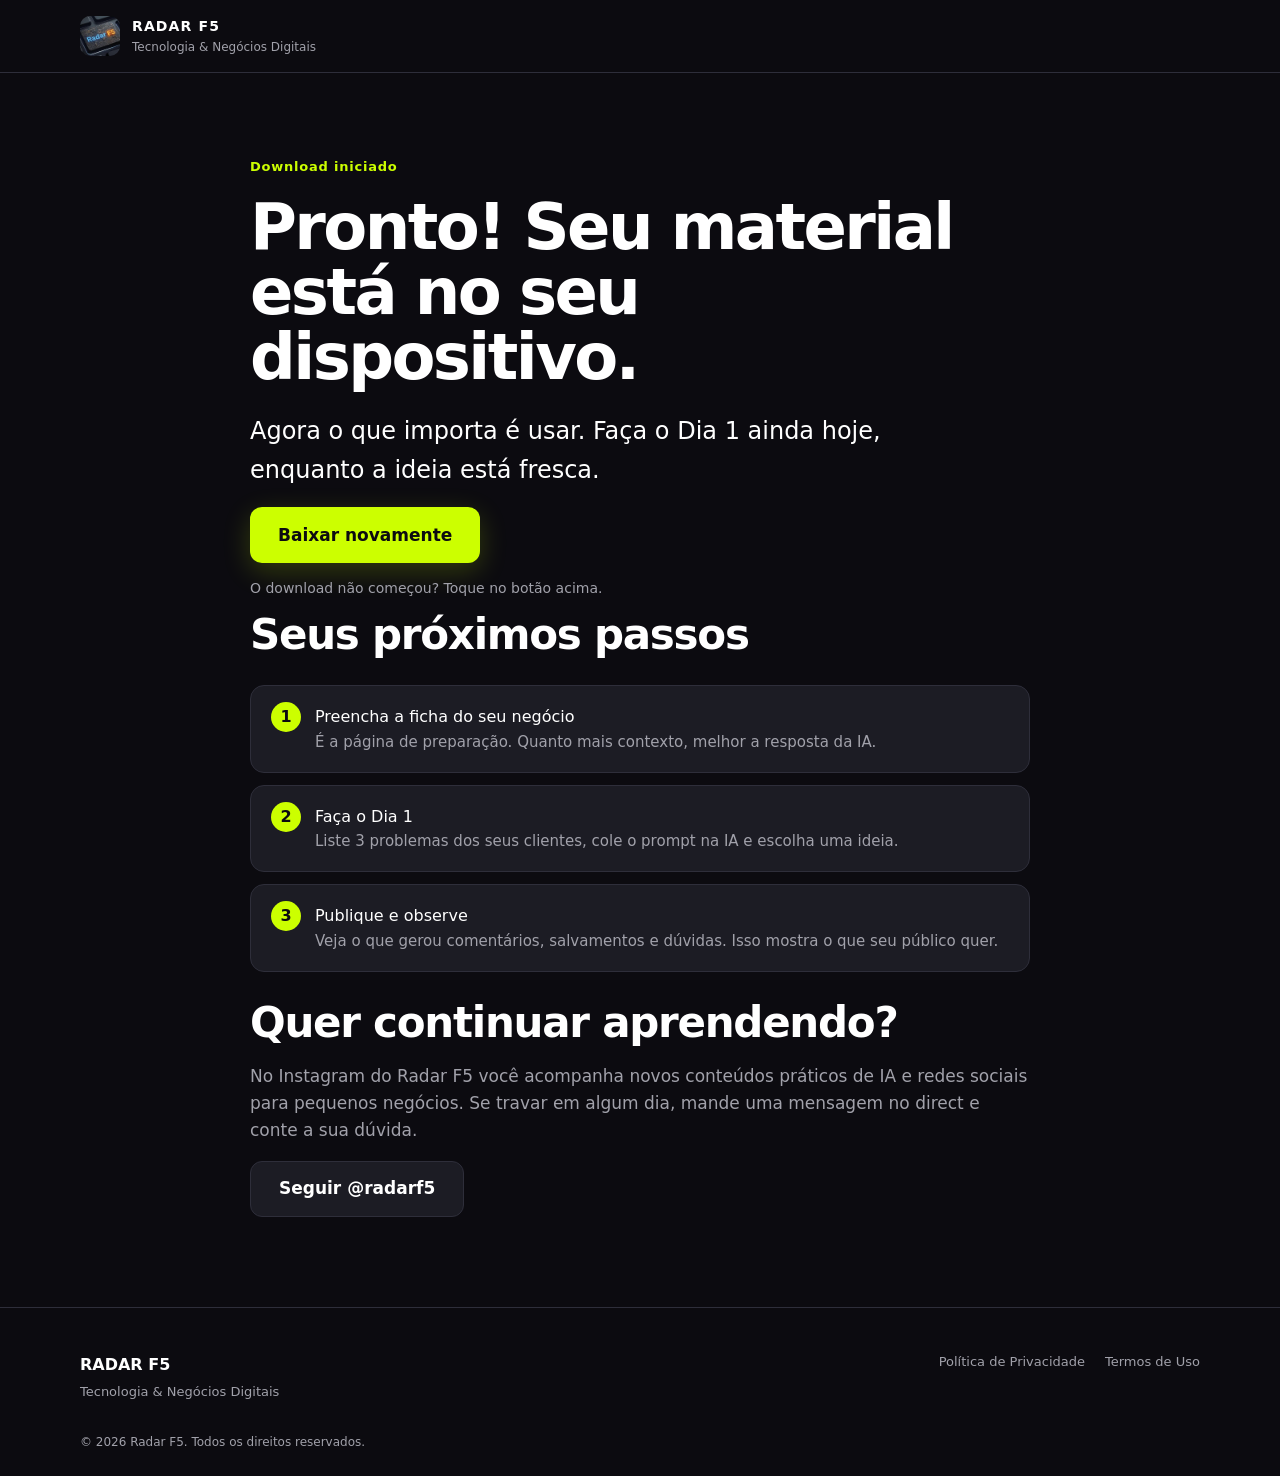
==== obrigado.html @ aa3ef16f "Página Completa" ====
<!DOCTYPE html>
<html lang="pt-BR">
<head>
  <meta charset="UTF-8">
  <meta name="viewport" content="width=device-width, initial-scale=1.0">
  <meta name="description" content="Seu material 7 Dias de Conteúdo com IA está a caminho.">
  <meta name="theme-color" content="#0c0b10">
  <meta name="robots" content="noindex">
  <title>Obrigado | Radar F5</title>
  <link rel="icon" type="image/svg+xml" href="image/favicon.svg">
  <link rel="stylesheet" href="style.css">
</head>
<body>
  <header class="site-header"><div class="container nav">
    <div class="brand"><img src="image/rf5_logo.webp" alt="" class="brand-logo" width="40" height="40"><span><span class="brand-name">RADAR F5</span><small>Tecnologia &amp; Negócios Digitais</small></span></div>
  </div></header>

  <main class="thanks">
    <div class="container narrow">
      <span class="eyebrow">Download iniciado</span>
      <h1>Pronto! Seu material está no seu dispositivo.</h1>
      <p class="lead">Agora o que importa é usar. Faça o Dia 1 ainda hoje, enquanto a ideia está fresca.</p>
      <div class="actions">
        <a class="button button-primary" href="pdf/7-dias-de-conteudo-com-ia.pdf" download>Baixar novamente</a>
      </div>
      <p class="microcopy">O download não começou? Toque no botão acima.</p>

      <h2>Seus próximos passos</h2>
      <ol class="next">
        <li>Preencha a ficha do seu negócio<span>É a página de preparação. Quanto mais contexto, melhor a resposta da IA.</span></li>
        <li>Faça o Dia 1<span>Liste 3 problemas dos seus clientes, cole o prompt na IA e escolha uma ideia.</span></li>
        <li>Publique e observe<span>Veja o que gerou comentários, salvamentos e dúvidas. Isso mostra o que seu público quer.</span></li>
      </ol>

      <h2>Quer continuar aprendendo?</h2>
      <p>No Instagram do Radar F5 você acompanha novos conteúdos práticos de IA e redes sociais para pequenos negócios. Se travar em algum dia, mande uma mensagem no direct e conte a sua dúvida.</p>
      <div class="actions">
        <a class="button button-ghost" href="https://www.instagram.com/radarf5" rel="noopener">Seguir @radarf5</a>
      </div>
    </div>
  </main>

  <footer class="site-footer">
    <div class="container footer-grid">
      <div><strong>RADAR F5</strong><p>Tecnologia &amp; Negócios Digitais</p></div>
      <nav aria-label="Links legais"><a href="politica-de-privacidade.html">Política de Privacidade</a><a href="termos-de-uso.html">Termos de Uso</a></nav>
    </div>
    <div class="container copyright">© 2026 Radar F5. Todos os direitos reservados.</div>
  </footer>
</body>
</html>
---- style.css ----
:root {
  --bg-main: #0c0b10;
  --purple-gradient: linear-gradient(135deg, #4c28d7 0%, #6c3ce9 100%);
  --card-bg: #1c1c24;
  --card-hover: #262632;
  --text-primary: #ffffff;
  --text-secondary: #a1a1aa;
  --neon-yellow: #ccff00;
  --border-color: #2e2e3a;
  --max: 1120px;
}
* { box-sizing: border-box; }
html { scroll-behavior: smooth; }
body { margin: 0; background: var(--bg-main); color: var(--text-primary);
  font-family: Inter, ui-sans-serif, system-ui, -apple-system, "Segoe UI", sans-serif; line-height: 1.6; }
p { margin: 0 0 16px; color: var(--text-secondary); font-size: 17px; }
a { color: var(--neon-yellow); }
.container { width: min(calc(100% - 40px), var(--max)); margin: 0 auto; }
.narrow { max-width: 780px; }
.center { text-align: center; }

.site-header { border-bottom: 1px solid var(--border-color); }
.nav { min-height: 72px; display: flex; align-items: center; }
.brand { display: inline-flex; align-items: center; gap: 12px; color: var(--text-primary); }
.brand-logo { width: 40px; height: 40px; border-radius: 10px; object-fit: cover; }
.brand-name { display: block; font-weight: 800; letter-spacing: .08em; font-size: 14px; }
.brand small { display: block; color: var(--text-secondary); font-size: 12px; }

h1 { font-size: clamp(36px, 5.6vw, 64px); line-height: 1.02; letter-spacing: -.04em; margin: 16px 0 22px; }
h2 { font-size: clamp(28px, 4vw, 42px); line-height: 1.08; letter-spacing: -.03em; margin: 12px 0 18px; }
h3 { font-size: 19px; margin: 8px 0 6px; }
.eyebrow, .section-label { display: inline-block; color: var(--neon-yellow); font-size: 13px; font-weight: 700; letter-spacing: .06em; }
.lead { font-size: clamp(19px, 2.3vw, 24px); color: var(--text-primary); max-width: 640px; margin-bottom: 18px; }
.lead strong, .highlight { color: var(--neon-yellow); }

.button { display: inline-flex; align-items: center; justify-content: center; min-height: 56px; padding: 0 28px;
  border-radius: 12px; text-decoration: none; font-weight: 800; font-size: 17px; transition: transform .15s ease, background .15s ease; }
.button:hover { transform: translateY(-2px); }
.button-primary { background: var(--neon-yellow); color: var(--bg-main); box-shadow: 0 8px 28px rgba(204, 255, 0, .2); }
.button-ghost { background: var(--card-bg); color: var(--text-primary); border: 1px solid var(--border-color); }
.button-ghost:hover { background: var(--card-hover); }
.button:focus-visible, a:focus-visible { outline: 3px solid var(--neon-yellow); outline-offset: 3px; }
.microcopy { font-size: 14px; margin: 14px 0 0; }

.hero { padding: 72px 0 84px; background: var(--bg-main); position: relative; overflow: hidden; }
.hero::before { content: ""; position: absolute; width: 640px; height: 640px; right: -180px; top: -160px; border-radius: 50%;
  background: var(--purple-gradient); opacity: .35; filter: blur(90px); pointer-events: none; }
.hero-grid { position: relative; display: grid; grid-template-columns: 1.25fr .75fr; gap: 64px; align-items: center; }
.cover { margin: 0; justify-self: center; max-width: 340px; }
.cover img { display: block; width: 100%; height: auto; border-radius: 16px; border: 1px solid var(--border-color);
  box-shadow: 0 28px 70px rgba(76, 40, 215, .45); }
.pills { display: flex; flex-wrap: wrap; gap: 10px; margin: 0 0 28px; padding: 0; list-style: none; }
.pills li { background: var(--card-bg); border: 1px solid var(--border-color); border-radius: 999px; padding: 6px 14px;
  font-size: 14px; color: var(--text-primary); }

.section { padding: 88px 0; }
.alt { background: var(--card-bg); border-top: 1px solid var(--border-color); border-bottom: 1px solid var(--border-color); }
.pain { list-style: none; padding: 0; margin: 26px 0; }
.pain li { padding: 14px 0 14px 34px; border-bottom: 1px solid var(--border-color); position: relative; font-size: 18px; }
.pain li::before { content: "?"; position: absolute; left: 0; color: var(--neon-yellow); font-weight: 900; }

.days-grid { display: grid; grid-template-columns: repeat(4, 1fr); gap: 14px; margin-top: 36px; }
.days-grid article { background: var(--card-bg); border: 1px solid var(--border-color); border-radius: 14px; padding: 24px; min-height: 190px; transition: background .15s ease; }
.days-grid article:hover { background: var(--card-hover); }
.days-grid article:last-child { grid-column: span 2; }
.alt .days-grid article { background: var(--bg-main); }
.alt .days-grid article:hover { background: var(--card-hover); }
.days-grid span { font-size: 13px; font-weight: 800; color: var(--neon-yellow); letter-spacing: .08em; }
.days-grid p { font-size: 15px; margin: 0; }

.two-col { display: grid; grid-template-columns: 1fr 1fr; gap: 72px; align-items: start; }
.check-list { list-style: none; padding: 0; margin: 0; }
.check-list li { padding: 15px 0 15px 36px; border-bottom: 1px solid var(--border-color); position: relative; font-weight: 600; }
.check-list li::before { content: "✓"; position: absolute; left: 0; color: var(--neon-yellow); font-weight: 900; }
.check-list.no li::before { content: "×"; color: var(--text-secondary); }
.steps { display: flex; flex-wrap: wrap; align-items: center; gap: 10px; margin: 28px 0; font-weight: 800; font-size: 18px; }
.steps span { background: var(--bg-main); border: 1px solid var(--border-color); border-radius: 10px; padding: 10px 16px; }
.steps i { color: var(--neon-yellow); font-style: normal; }

.cta { padding: 100px 0; background: var(--purple-gradient); }
.cta .section-label { color: var(--neon-yellow); }
.cta p { color: var(--text-primary); max-width: 620px; margin: 0 auto 28px; }
.cta .microcopy { color: var(--text-primary); }

.thanks { padding: 80px 0 90px; }
.next { counter-reset: n; list-style: none; padding: 0; margin: 28px 0; }
.next li { counter-increment: n; background: var(--card-bg); border: 1px solid var(--border-color); border-radius: 14px;
  padding: 18px 20px 18px 64px; margin-bottom: 12px; position: relative; color: var(--text-primary); }
.next li::before { content: counter(n); position: absolute; left: 20px; top: 16px; width: 30px; height: 30px; border-radius: 50%;
  background: var(--neon-yellow); color: var(--bg-main); font-weight: 900; display: grid; place-items: center; }
.next li span { display: block; color: var(--text-secondary); font-size: 15px; }
.actions { display: flex; flex-wrap: wrap; gap: 12px; margin-top: 8px; }

.legal h2 { font-size: 24px; margin: 34px 0 8px; }
.legal p { max-width: 68ch; }

.site-footer { border-top: 1px solid var(--border-color); padding: 44px 0 24px; }
.footer-grid { display: flex; justify-content: space-between; gap: 30px; }
.footer-grid p { margin: 5px 0 0; font-size: 13px; }
.footer-grid nav { display: flex; gap: 20px; flex-wrap: wrap; }
.footer-grid nav a { color: var(--text-secondary); font-size: 13px; text-decoration: none; }
.footer-grid nav a:hover { text-decoration: underline; }
.copyright { color: var(--text-secondary); font-size: 12px; margin-top: 30px; }

@media (max-width: 850px) {
  .hero { padding: 52px 0 64px; }
  .hero-grid, .two-col { grid-template-columns: 1fr; gap: 40px; }
  .cover { max-width: 250px; order: -1; }
  .days-grid { grid-template-columns: repeat(2, 1fr); }
  .section { padding: 64px 0; }
}
@media (max-width: 520px) {
  .container { width: min(calc(100% - 28px), var(--max)); }
  .days-grid { grid-template-columns: 1fr; }
  .days-grid article:last-child { grid-column: auto; }
  .button { width: 100%; }
  .footer-grid { flex-direction: column; }
  .footer-grid nav { flex-direction: column; gap: 9px; }
}
@media (prefers-reduced-motion: reduce) { html { scroll-behavior: auto; } .button, .days-grid article { transition: none; } }
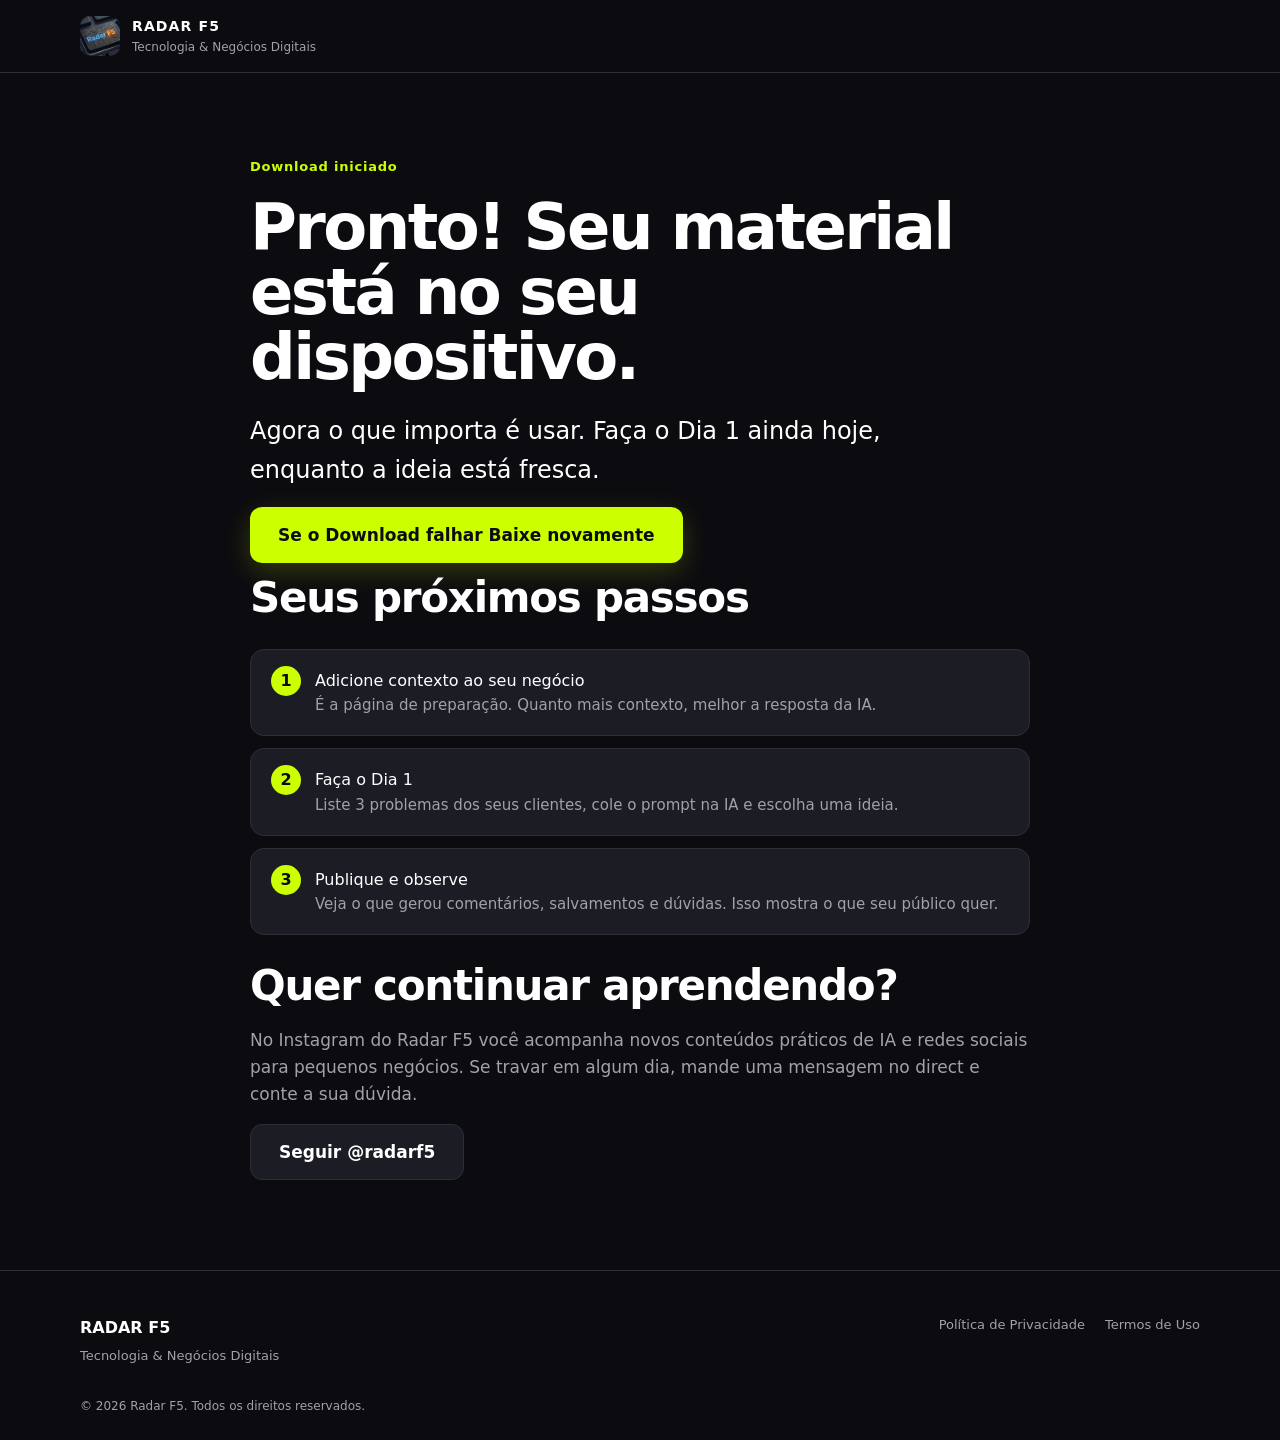
==== commit 27da5d35: "Página de Obrigado Adicionada" ====
--- a/obrigado.html
+++ b/obrigado.html
@@ -1,5 +1,6 @@
 <!DOCTYPE html>
 <html lang="pt-BR">
+
 <head>
   <meta charset="UTF-8">
   <meta name="viewport" content="width=device-width, initial-scale=1.0">
@@ -10,10 +11,14 @@
   <link rel="icon" type="image/svg+xml" href="image/favicon.svg">
   <link rel="stylesheet" href="style.css">
 </head>
+
 <body>
-  <header class="site-header"><div class="container nav">
-    <div class="brand"><img src="image/rf5_logo.webp" alt="" class="brand-logo" width="40" height="40"><span><span class="brand-name">RADAR F5</span><small>Tecnologia &amp; Negócios Digitais</small></span></div>
-  </div></header>
+  <header class="site-header">
+    <div class="container nav">
+      <div class="brand"><img src="image/rf5_logo.webp" alt="" class="brand-logo" width="40" height="40"><span><span
+            class="brand-name">RADAR F5</span><small>Tecnologia &amp; Negócios Digitais</small></span></div>
+    </div>
+  </header>
 
   <main class="thanks">
     <div class="container narrow">
@@ -21,19 +26,23 @@
       <h1>Pronto! Seu material está no seu dispositivo.</h1>
       <p class="lead">Agora o que importa é usar. Faça o Dia 1 ainda hoje, enquanto a ideia está fresca.</p>
       <div class="actions">
-        <a class="button button-primary" href="pdf/7-dias-de-conteudo-com-ia.pdf" download>Baixar novamente</a>
+        <a class="button button-primary" href="pdf/7-dias-de-conteudo-com-ia.pdf" download>Se o Download falhar Baixe
+          novamente</a>
       </div>
-      <p class="microcopy">O download não começou? Toque no botão acima.</p>
+
 
       <h2>Seus próximos passos</h2>
       <ol class="next">
-        <li>Preencha a ficha do seu negócio<span>É a página de preparação. Quanto mais contexto, melhor a resposta da IA.</span></li>
+        <li>Adicione contexto ao seu negócio<span>É a página de preparação. Quanto mais contexto, melhor a resposta da
+            IA.</span></li>
         <li>Faça o Dia 1<span>Liste 3 problemas dos seus clientes, cole o prompt na IA e escolha uma ideia.</span></li>
-        <li>Publique e observe<span>Veja o que gerou comentários, salvamentos e dúvidas. Isso mostra o que seu público quer.</span></li>
+        <li>Publique e observe<span>Veja o que gerou comentários, salvamentos e dúvidas. Isso mostra o que seu público
+            quer.</span></li>
       </ol>
 
       <h2>Quer continuar aprendendo?</h2>
-      <p>No Instagram do Radar F5 você acompanha novos conteúdos práticos de IA e redes sociais para pequenos negócios. Se travar em algum dia, mande uma mensagem no direct e conte a sua dúvida.</p>
+      <p>No Instagram do Radar F5 você acompanha novos conteúdos práticos de IA e redes sociais para pequenos negócios.
+        Se travar em algum dia, mande uma mensagem no direct e conte a sua dúvida.</p>
       <div class="actions">
         <a class="button button-ghost" href="https://www.instagram.com/radarf5" rel="noopener">Seguir @radarf5</a>
       </div>
@@ -42,10 +51,14 @@
 
   <footer class="site-footer">
     <div class="container footer-grid">
-      <div><strong>RADAR F5</strong><p>Tecnologia &amp; Negócios Digitais</p></div>
-      <nav aria-label="Links legais"><a href="politica-de-privacidade.html">Política de Privacidade</a><a href="termos-de-uso.html">Termos de Uso</a></nav>
+      <div><strong>RADAR F5</strong>
+        <p>Tecnologia &amp; Negócios Digitais</p>
+      </div>
+      <nav aria-label="Links legais"><a href="politica-de-privacidade.html">Política de Privacidade</a><a
+          href="termos-de-uso.html">Termos de Uso</a></nav>
     </div>
     <div class="container copyright">© 2026 Radar F5. Todos os direitos reservados.</div>
   </footer>
 </body>
+
 </html>
